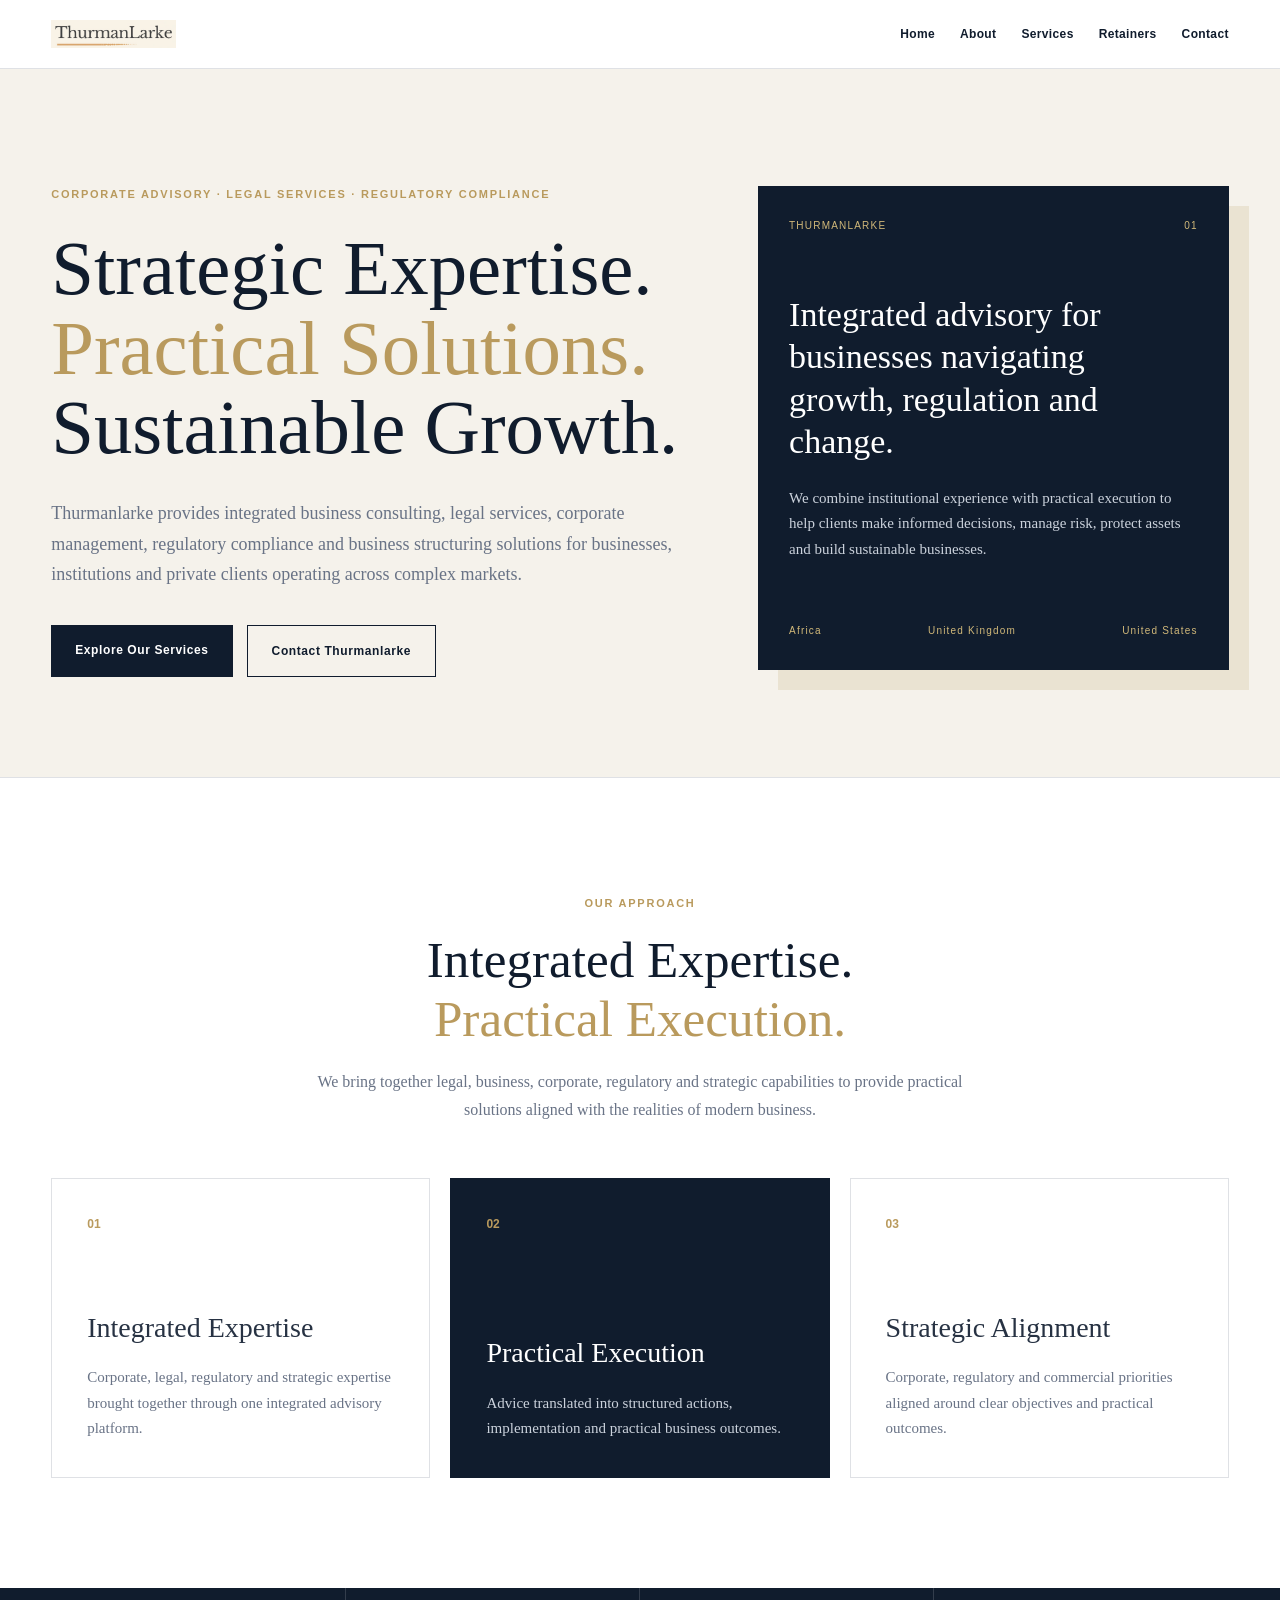
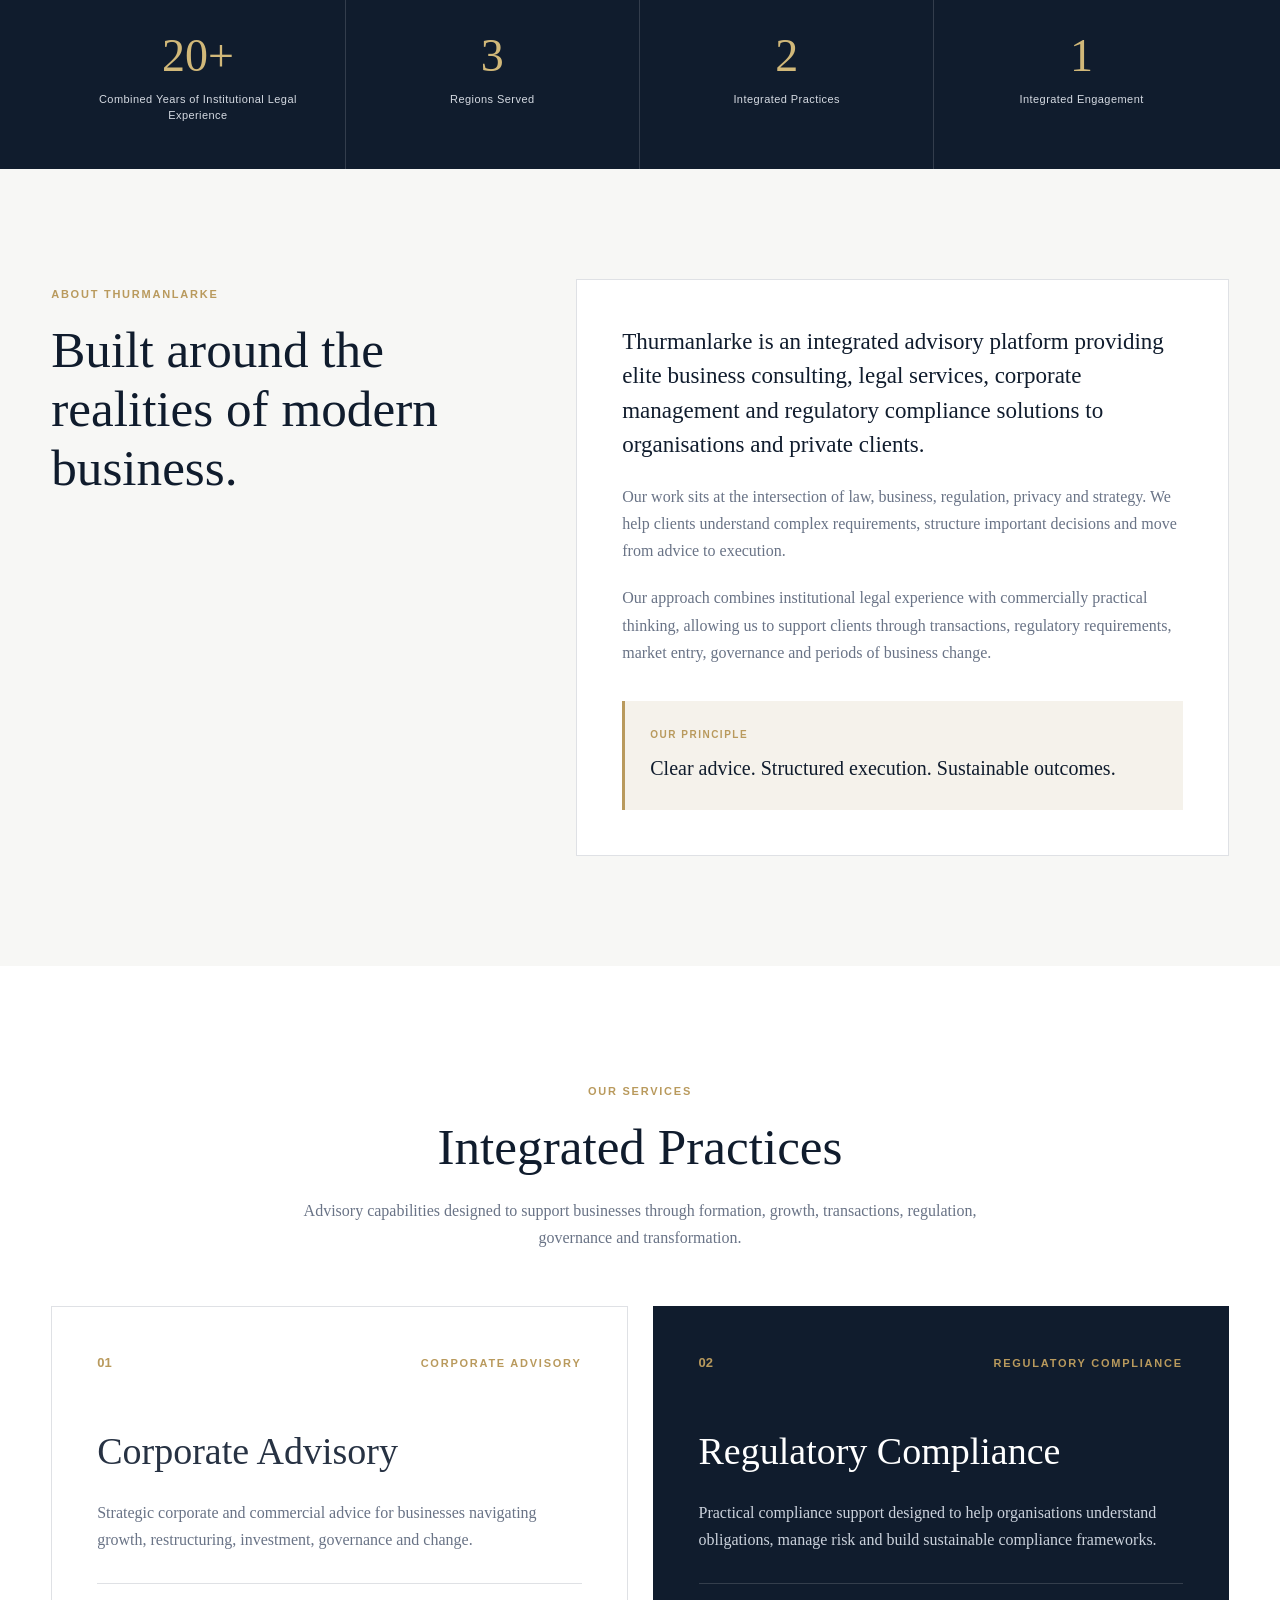
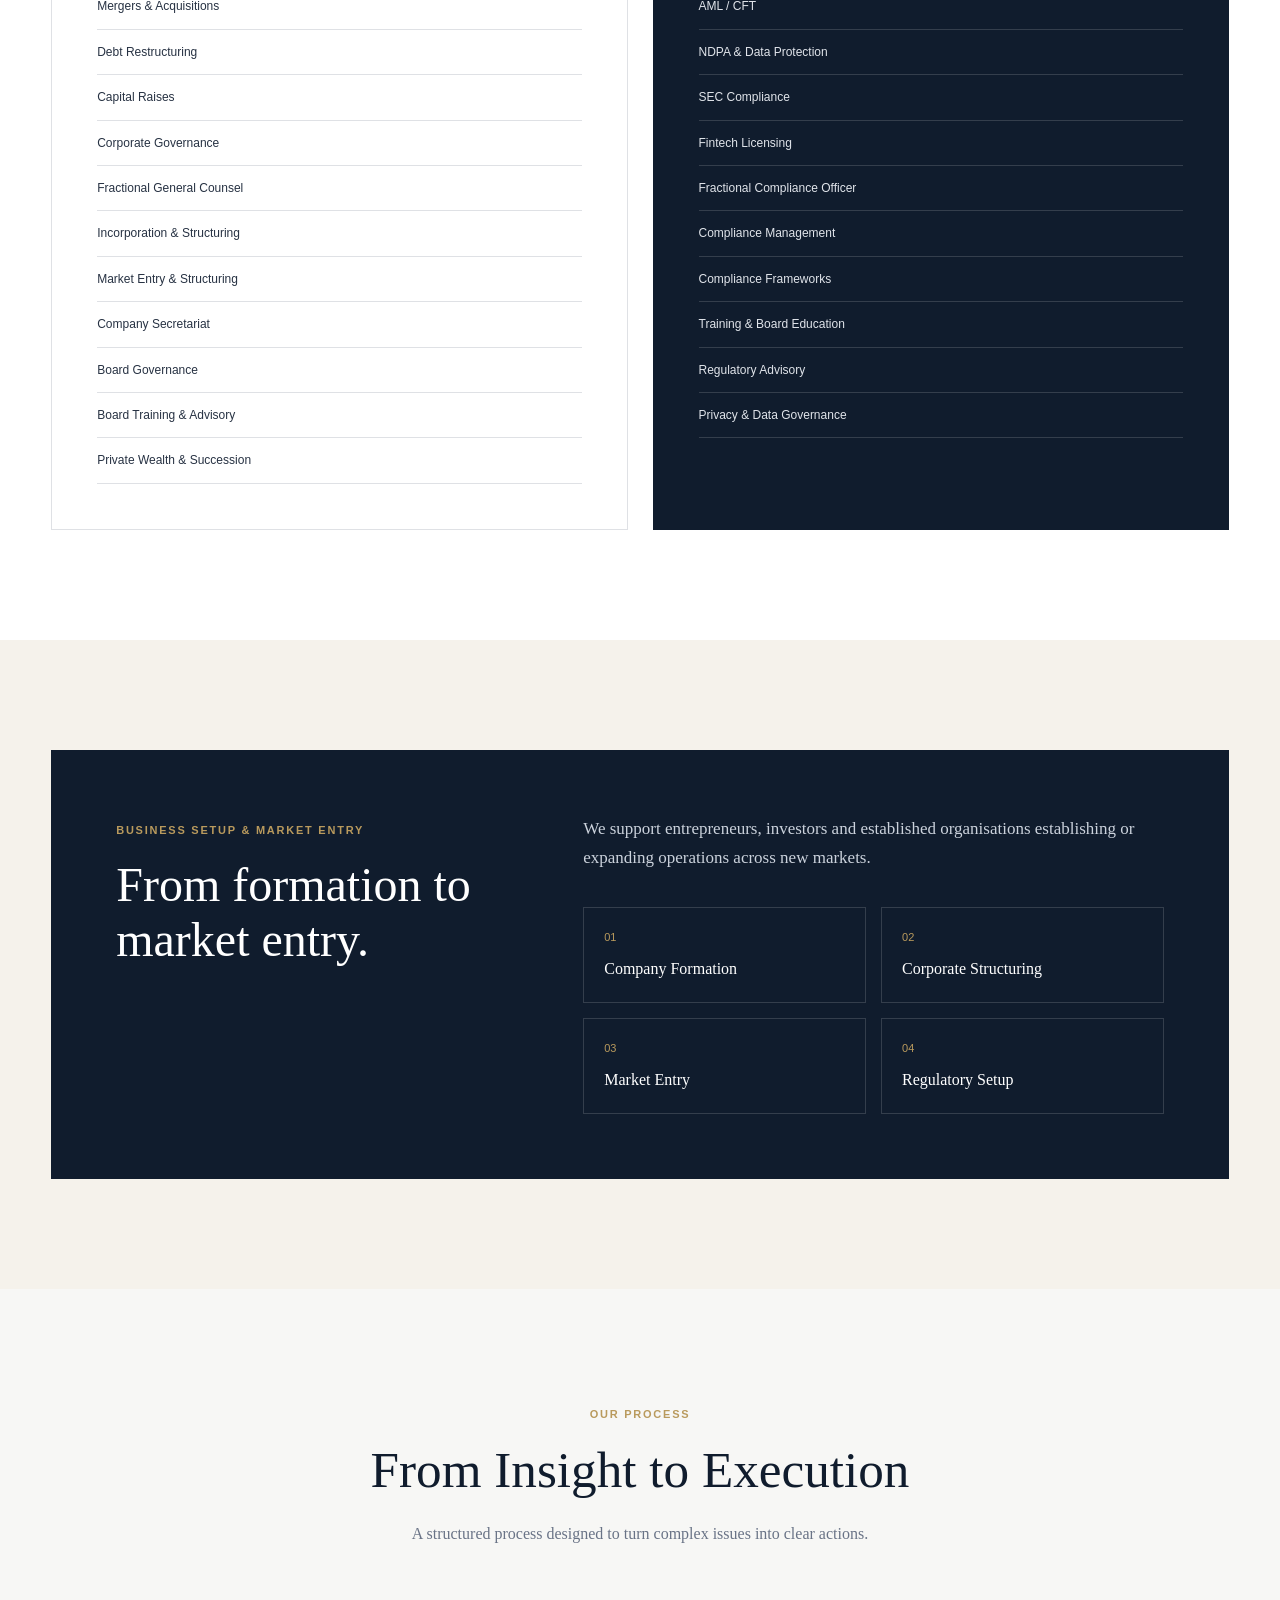
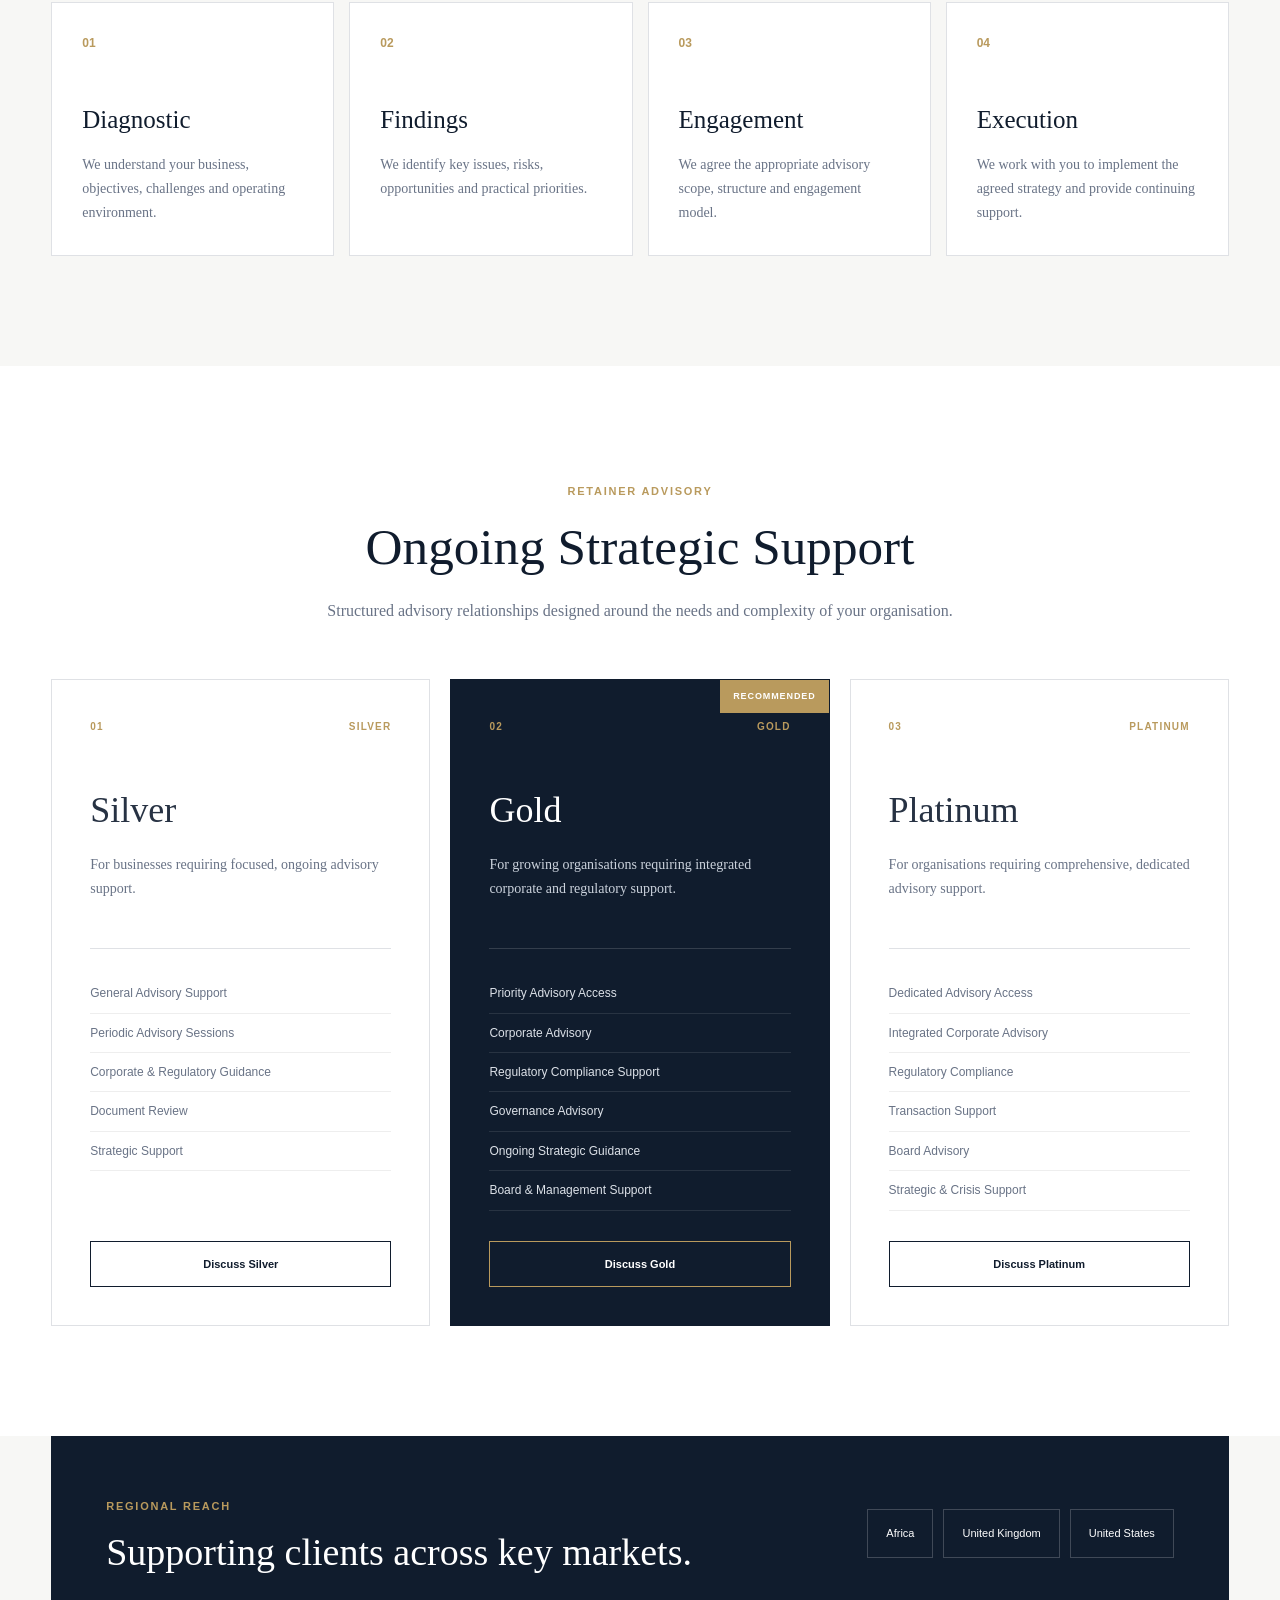
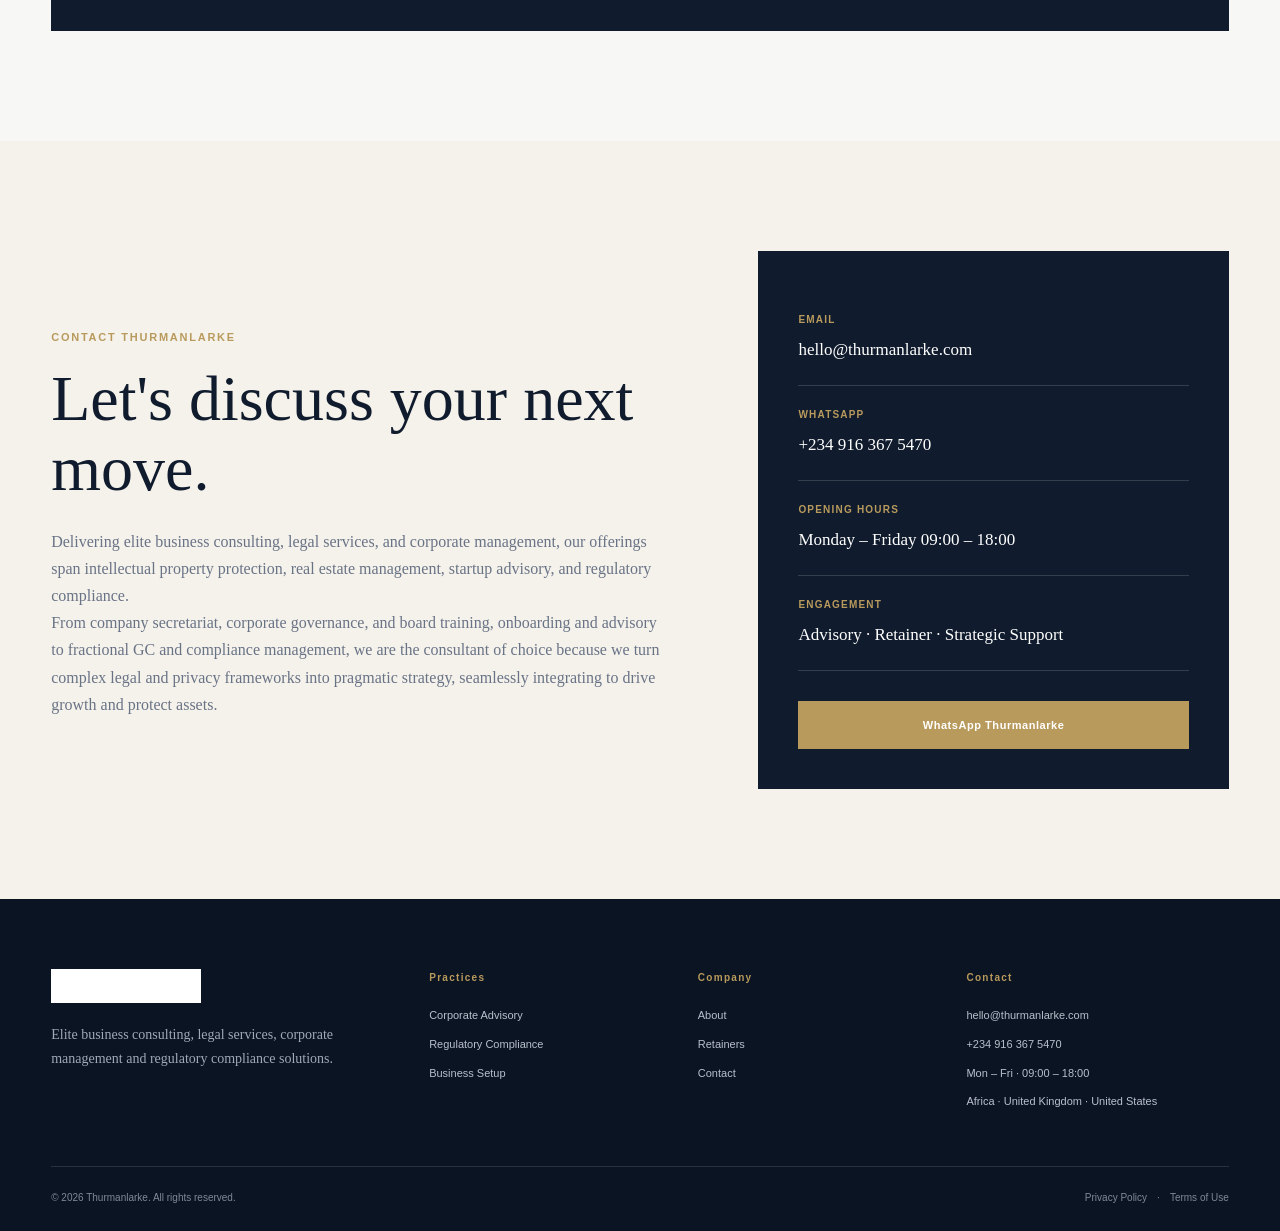
==== templates/index.html @ 5d5f4f84 "Thurmanlarke site" ====
<!DOCTYPE html>
<html lang="en">

<head>
    <meta charset="UTF-8">
    <meta name="viewport" content="width=device-width, initial-scale=1.0">

    <title>Thurmanlarke | Corporate Advisory & Regulatory Compliance</title>

    <meta
        name="description"
        content="Thurmanlarke provides elite business consulting, legal services, corporate management, regulatory compliance and business setup solutions across Africa, the United Kingdom and the United States."
    >

    <link rel="stylesheet" href="/static/css/style.css">
</head>

<body>

<header class="site-header">
    <div class="container nav-container">

        <a href="/" class="brand">
            <img
                src="/static/images/thurmanlarke-logo.png"
                alt="Thurmanlarke Logo"
            >
        </a>

        <nav class="main-nav">
            <a href="#home">Home</a>
            <a href="#about">About</a>
            <a href="#services">Services</a>
            <a href="#retainers">Retainers</a>
            <a href="#contact">Contact</a>
        </nav>

    </div>
</header>


<main>

<!-- =========================================================
     HERO
========================================================= -->

<section id="home" class="hero">

    <div class="container hero-grid">

        <div class="hero-content">

            <div class="eyebrow">
                CORPORATE ADVISORY · LEGAL SERVICES · REGULATORY COMPLIANCE
            </div>

            <h1>
                Strategic Expertise.
                <span>Practical Solutions.</span>
                Sustainable Growth.
            </h1>

            <p class="hero-text">
                Thurmanlarke provides integrated business consulting,
                legal services, corporate management, regulatory
                compliance and business structuring solutions for
                businesses, institutions and private clients operating
                across complex markets.
            </p>

            <div class="hero-actions">

                <a href="#services" class="primary-button">
                    Explore Our Services
                </a>

                <a href="#contact" class="secondary-button">
                    Contact Thurmanlarke
                </a>

            </div>

        </div>


        <div class="hero-panel">

            <div class="hero-panel-top">
                <span>THURMANLARKE</span>
                <span>01</span>
            </div>

            <div class="hero-panel-content">

                <h3>
                    Integrated advisory for
                    businesses navigating
                    growth, regulation and change.
                </h3>

                <p>
                    We combine institutional experience with practical
                    execution to help clients make informed decisions,
                    manage risk, protect assets and build sustainable
                    businesses.
                </p>

            </div>

            <div class="hero-panel-bottom">
                <span>Africa</span>
                <span>United Kingdom</span>
                <span>United States</span>
            </div>

        </div>

    </div>

</section>


<!-- =========================================================
     INTEGRATED EXPERTISE
========================================================= -->

<section class="expertise-section">

    <div class="container">

        <div class="section-intro centered">

            <span class="section-label">
                OUR APPROACH
            </span>

            <h2>
                Integrated Expertise.
                <br>
                <span>Practical Execution.</span>
            </h2>

            <p>
                We bring together legal, business, corporate,
                regulatory and strategic capabilities to provide
                practical solutions aligned with the realities
                of modern business.
            </p>

        </div>


        <div class="expertise-grid">

            <div class="expertise-box">

                <div class="box-number">
                    01
                </div>

                <div>
                    <h3>
                        Integrated Expertise
                    </h3>

                    <p>
                        Corporate, legal, regulatory and strategic
                        expertise brought together through one
                        integrated advisory platform.
                    </p>
                </div>

            </div>


            <div class="expertise-box featured-box">

                <div class="box-number">
                    02
                </div>

                <div>
                    <h3>
                        Practical Execution
                    </h3>

                    <p>
                        Advice translated into structured actions,
                        implementation and practical business outcomes.
                    </p>
                </div>

            </div>


            <div class="expertise-box">

                <div class="box-number">
                    03
                </div>

                <div>
                    <h3>
                        Strategic Alignment
                    </h3>

                    <p>
                        Corporate, regulatory and commercial priorities
                        aligned around clear objectives and practical
                        outcomes.
                    </p>
                </div>

            </div>

        </div>

    </div>

</section>


<!-- =========================================================
     STATS
========================================================= -->

<section class="stats-section">

    <div class="container">

        <div class="stats-grid">

            <div class="stat-box">
                <strong>20+</strong>
                <span>
                    Combined Years of Institutional Legal Experience
                </span>
            </div>

            <div class="stat-box">
                <strong>3</strong>
                <span>
                    Regions Served
                </span>
            </div>

            <div class="stat-box">
                <strong>2</strong>
                <span>
                    Integrated Practices
                </span>
            </div>

            <div class="stat-box">
                <strong>1</strong>
                <span>
                    Integrated Engagement
                </span>
            </div>

        </div>

    </div>

</section>


<!-- =========================================================
     ABOUT
========================================================= -->

<section id="about" class="about-section">

    <div class="container">

        <div class="about-grid">

            <div class="section-intro">

                <span class="section-label">
                    ABOUT THURMANLARKE
                </span>

                <h2>
                    Built around the realities
                    of modern business.
                </h2>

            </div>


            <div class="about-content">

                <p class="large-text">
                    Thurmanlarke is an integrated advisory platform
                    providing elite business consulting, legal services,
                    corporate management and regulatory compliance
                    solutions to organisations and private clients.
                </p>

                <p>
                    Our work sits at the intersection of law, business,
                    regulation, privacy and strategy. We help clients
                    understand complex requirements, structure important
                    decisions and move from advice to execution.
                </p>

                <p>
                    Our approach combines institutional legal experience
                    with commercially practical thinking, allowing us to
                    support clients through transactions, regulatory
                    requirements, market entry, governance and periods
                    of business change.
                </p>


                <div class="about-highlight">

                    <span>
                        OUR PRINCIPLE
                    </span>

                    <strong>
                        Clear advice. Structured execution.
                        Sustainable outcomes.
                    </strong>

                </div>

            </div>

        </div>

    </div>

</section>


<!-- =========================================================
     SERVICES
========================================================= -->

<section id="services" class="services-section">

    <div class="container">

        <div class="section-intro centered">

            <span class="section-label">
                OUR SERVICES
            </span>

            <h2>
                Integrated Practices
            </h2>

            <p>
                Advisory capabilities designed to support businesses
                through formation, growth, transactions, regulation,
                governance and transformation.
            </p>

        </div>


        <div class="practice-grid">


            <!-- CORPORATE ADVISORY -->

            <article class="practice-card">

                <div class="practice-header">

                    <span class="practice-number">
                        01
                    </span>

                    <span class="practice-label">
                        CORPORATE ADVISORY
                    </span>

                </div>


                <h3>
                    Corporate Advisory
                </h3>

                <p>
                    Strategic corporate and commercial advice for
                    businesses navigating growth, restructuring,
                    investment, governance and change.
                </p>


                <ul>

                    <li>
                        Mergers & Acquisitions
                    </li>

                    <li>
                        Debt Restructuring
                    </li>

                    <li>
                        Capital Raises
                    </li>

                    <li>
                        Corporate Governance
                    </li>

                    <li>
                        Fractional General Counsel
                    </li>

                    <li>
                        Incorporation & Structuring
                    </li>

                    <li>
                        Market Entry & Structuring
                    </li>

                    <li>
                        Company Secretariat
                    </li>

                    <li>
                        Board Governance
                    </li>

                    <li>
                        Board Training & Advisory
                    </li>

                    <li>
                        Private Wealth & Succession
                    </li>

                </ul>

            </article>


            <!-- REGULATORY COMPLIANCE -->

            <article class="practice-card dark-card">

                <div class="practice-header">

                    <span class="practice-number">
                        02
                    </span>

                    <span class="practice-label">
                        REGULATORY COMPLIANCE
                    </span>

                </div>


                <h3>
                    Regulatory Compliance
                </h3>

                <p>
                    Practical compliance support designed to help
                    organisations understand obligations, manage risk
                    and build sustainable compliance frameworks.
                </p>


                <ul>

                    <li>
                        AML / CFT
                    </li>

                    <li>
                        NDPA & Data Protection
                    </li>

                    <li>
                        SEC Compliance
                    </li>

                    <li>
                        Fintech Licensing
                    </li>

                    <li>
                        Fractional Compliance Officer
                    </li>

                    <li>
                        Compliance Management
                    </li>

                    <li>
                        Compliance Frameworks
                    </li>

                    <li>
                        Training & Board Education
                    </li>

                    <li>
                        Regulatory Advisory
                    </li>

                    <li>
                        Privacy & Data Governance
                    </li>

                </ul>

            </article>

        </div>

    </div>

</section>


<!-- =========================================================
     BUSINESS SETUP
========================================================= -->

<section class="business-section">

    <div class="container">

        <div class="business-box">

            <div class="business-heading">

                <span class="section-label">
                    BUSINESS SETUP & MARKET ENTRY
                </span>

                <h2>
                    From formation to market entry.
                </h2>

            </div>


            <div class="business-content">

                <p>
                    We support entrepreneurs, investors and established
                    organisations establishing or expanding operations
                    across new markets.
                </p>


                <div class="business-items">

                    <div>
                        <span>01</span>
                        <strong>
                            Company Formation
                        </strong>
                    </div>

                    <div>
                        <span>02</span>
                        <strong>
                            Corporate Structuring
                        </strong>
                    </div>

                    <div>
                        <span>03</span>
                        <strong>
                            Market Entry
                        </strong>
                    </div>

                    <div>
                        <span>04</span>
                        <strong>
                            Regulatory Setup
                        </strong>
                    </div>

                </div>

            </div>

        </div>

    </div>

</section>


<!-- =========================================================
     PROCESS
========================================================= -->

<section class="process-section">

    <div class="container">

        <div class="section-intro centered">

            <span class="section-label">
                OUR PROCESS
            </span>

            <h2>
                From Insight to Execution
            </h2>

            <p>
                A structured process designed to turn complex issues
                into clear actions.
            </p>

        </div>


        <div class="process-grid">

            <div class="process-card">

                <span>01</span>

                <h3>
                    Diagnostic
                </h3>

                <p>
                    We understand your business, objectives,
                    challenges and operating environment.
                </p>

            </div>


            <div class="process-card">

                <span>02</span>

                <h3>
                    Findings
                </h3>

                <p>
                    We identify key issues, risks, opportunities
                    and practical priorities.
                </p>

            </div>


            <div class="process-card">

                <span>03</span>

                <h3>
                    Engagement
                </h3>

                <p>
                    We agree the appropriate advisory scope,
                    structure and engagement model.
                </p>

            </div>


            <div class="process-card">

                <span>04</span>

                <h3>
                    Execution
                </h3>

                <p>
                    We work with you to implement the agreed strategy
                    and provide continuing support.
                </p>

            </div>

        </div>

    </div>

</section>


<!-- =========================================================
     RETAINERS
========================================================= -->

<section id="retainers" class="retainer-section">

    <div class="container">

        <div class="section-intro centered">

            <span class="section-label">
                RETAINER ADVISORY
            </span>

            <h2>
                Ongoing Strategic Support
            </h2>

            <p>
                Structured advisory relationships designed around
                the needs and complexity of your organisation.
            </p>

        </div>


        <div class="retainer-grid">


            <div class="retainer-card">

                <div class="retainer-top">
                    <span>01</span>
                    <span>SILVER</span>
                </div>

                <h3>
                    Silver
                </h3>

                <p>
                    For businesses requiring focused,
                    ongoing advisory support.
                </p>

                <div class="retainer-line"></div>

                <ul>

                    <li>
                        General Advisory Support
                    </li>

                    <li>
                        Periodic Advisory Sessions
                    </li>

                    <li>
                        Corporate & Regulatory Guidance
                    </li>

                    <li>
                        Document Review
                    </li>

                    <li>
                        Strategic Support
                    </li>

                </ul>

                <a href="#contact" class="card-button">
                    Discuss Silver
                </a>

            </div>


            <div class="retainer-card recommended">

                <div class="recommended-tag">
                    RECOMMENDED
                </div>

                <div class="retainer-top">
                    <span>02</span>
                    <span>GOLD</span>
                </div>

                <h3>
                    Gold
                </h3>

                <p>
                    For growing organisations requiring integrated
                    corporate and regulatory support.
                </p>

                <div class="retainer-line"></div>

                <ul>

                    <li>
                        Priority Advisory Access
                    </li>

                    <li>
                        Corporate Advisory
                    </li>

                    <li>
                        Regulatory Compliance Support
                    </li>

                    <li>
                        Governance Advisory
                    </li>

                    <li>
                        Ongoing Strategic Guidance
                    </li>

                    <li>
                        Board & Management Support
                    </li>

                </ul>

                <a href="#contact" class="card-button">
                    Discuss Gold
                </a>

            </div>


            <div class="retainer-card">

                <div class="retainer-top">
                    <span>03</span>
                    <span>PLATINUM</span>
                </div>

                <h3>
                    Platinum
                </h3>

                <p>
                    For organisations requiring comprehensive,
                    dedicated advisory support.
                </p>

                <div class="retainer-line"></div>

                <ul>

                    <li>
                        Dedicated Advisory Access
                    </li>

                    <li>
                        Integrated Corporate Advisory
                    </li>

                    <li>
                        Regulatory Compliance
                    </li>

                    <li>
                        Transaction Support
                    </li>

                    <li>
                        Board Advisory
                    </li>

                    <li>
                        Strategic & Crisis Support
                    </li>

                </ul>

                <a href="#contact" class="card-button">
                    Discuss Platinum
                </a>

            </div>

        </div>

    </div>

</section>


<!-- =========================================================
     REGIONS
========================================================= -->

<section class="regions-section">

    <div class="container">

        <div class="regions-box">

            <div>

                <span class="section-label">
                    REGIONAL REACH
                </span>

                <h2>
                    Supporting clients across key markets.
                </h2>

            </div>


            <div class="regions-list">

                <span>
                    Africa
                </span>

                <span>
                    United Kingdom
                </span>

                <span>
                    United States
                </span>

            </div>

        </div>

    </div>

</section>


<!-- =========================================================
     CONTACT
========================================================= -->

<section id="contact" class="contact-section">

    <div class="container">

        <div class="contact-grid">

            <div class="contact-intro">

                <span class="section-label">
                    CONTACT THURMANLARKE
                </span>

                <h2>
                    Let's discuss your next move.
                </h2>

                <p>
                    Delivering elite business consulting, legal services,
                    and corporate management, our offerings span
                    intellectual property protection, real estate
                    management, startup advisory, and regulatory
                    compliance.
                </p>

                <p>
                    From company secretariat, corporate governance,
                    and board training, onboarding and advisory to
                    fractional GC and compliance management, we are
                    the consultant of choice because we turn complex
                    legal and privacy frameworks into pragmatic strategy,
                    seamlessly integrating to drive growth and protect
                    assets.
                </p>

            </div>


            <div class="contact-card">

                <div class="contact-item">

                    <span>
                        EMAIL
                    </span>

                    <a href="mailto:hello@thurmanlarke.com">
                        hello@thurmanlarke.com
                    </a>

                </div>


                <div class="contact-item">

                    <span>
                        WHATSAPP
                    </span>

                    <a
                        href="https://wa.me/2349163675470"
                        target="_blank"
                        rel="noopener noreferrer"
                    >
                        +234 916 367 5470
                    </a>

                </div>


                <div class="contact-item">

                    <span>
                        OPENING HOURS
                    </span>

                    <strong>
                        Monday – Friday
                    </strong>

                    <strong>
                        09:00 – 18:00
                    </strong>

                </div>


                <div class="contact-item">

                    <span>
                        ENGAGEMENT
                    </span>

                    <strong>
                        Advisory · Retainer · Strategic Support
                    </strong>

                </div>


                <a
                    href="https://wa.me/2349163675470"
                    target="_blank"
                    rel="noopener noreferrer"
                    class="contact-button"
                >
                    WhatsApp Thurmanlarke
                </a>

            </div>

        </div>

    </div>

</section>

</main>


<!-- =========================================================
     FOOTER
========================================================= -->

<footer class="site-footer">

    <div class="container">

        <div class="footer-main">


            <div class="footer-brand">

                <img
                    src="/static/images/thurmanlarke-logo.png"
                    alt="Thurmanlarke"
                >

                <p>
                    Elite business consulting, legal services,
                    corporate management and regulatory compliance
                    solutions.
                </p>

            </div>


            <div class="footer-column">

                <h4>
                    Practices
                </h4>

                <a href="#services">
                    Corporate Advisory
                </a>

                <a href="#services">
                    Regulatory Compliance
                </a>

                <a href="#services">
                    Business Setup
                </a>

            </div>


            <div class="footer-column">

                <h4>
                    Company
                </h4>

                <a href="#about">
                    About
                </a>

                <a href="#retainers">
                    Retainers
                </a>

                <a href="#contact">
                    Contact
                </a>

            </div>


            <div class="footer-column">

                <h4>
                    Contact
                </h4>

                <a href="mailto:hello@thurmanlarke.com">
                    hello@thurmanlarke.com
                </a>

                <a
                    href="https://wa.me/2349163675470"
                    target="_blank"
                    rel="noopener noreferrer"
                >
                    +234 916 367 5470
                </a>

                <span>
                    Mon – Fri · 09:00 – 18:00
                </span>

                <span>
                    Africa · United Kingdom · United States
                </span>

            </div>

        </div>


        <div class="footer-bottom">

            <span>
                © 2026 Thurmanlarke. All rights reserved.
            </span>

            <div>

                <a href="/privacy">
                    Privacy Policy
                </a>

                <span>
                    ·
                </span>

                <a href="/terms">
                    Terms of Use
                </a>

            </div>

        </div>

    </div>

</footer>


</body>
</html>
---- static/css/style.css ----
/* =========================================
   THURMANLARKE
   PREMIUM CORPORATE ADVISORY WEBSITE
========================================= */

:root {
    --navy: #101c2d;
    --navy-light: #17263b;
    --gold: #b99a5d;
    --gold-light: #d1b879;
    --cream: #f5f2eb;
    --white: #ffffff;
    --text: #273243;
    --muted: #697386;
    --border: #dfe1e5;
    --soft: #f7f7f5;
    --max-width: 1240px;
}


/* =========================================
   RESET
========================================= */

* {
    margin: 0;
    padding: 0;
    box-sizing: border-box;
}

html {
    scroll-behavior: smooth;
}

body {
    font-family: Georgia, "Times New Roman", serif;
    background: var(--white);
    color: var(--text);
    line-height: 1.7;
}

a {
    text-decoration: none;
    color: inherit;
}

img {
    max-width: 100%;
    display: block;
}

.container {
    width: min(92%, var(--max-width));
    margin: 0 auto;
}


/* =========================================
   HEADER
========================================= */

.site-header {
    position: sticky;
    top: 0;
    z-index: 1000;
    background: rgba(255, 255, 255, 0.98);
    border-bottom: 1px solid var(--border);
    backdrop-filter: blur(10px);
}

.nav-container {
    min-height: 68px;
    display: flex;
    align-items: center;
    justify-content: space-between;
    gap: 25px;
}

/* SMALL LOGO — TOP LEFT */

.brand {
    display: flex;
    align-items: center;
    flex-shrink: 0;
}

.brand img {
    width: 125px;
    height: auto;
    display: block;
}

/* NAVIGATION */

.main-nav {
    display: flex;
    align-items: center;
    justify-content: flex-end;
    gap: 25px;
    margin-left: auto;
}

.main-nav a {
    font-family: Arial, sans-serif;
    font-size: 12px;
    font-weight: 600;
    color: var(--navy);
    letter-spacing: 0.03em;
    transition: 0.25s ease;
}

.main-nav a:hover {
    color: var(--gold);
}

.nav-button {
    background: var(--navy);
    color: var(--white);
    padding: 11px 17px;
    font-family: Arial, sans-serif;
    font-size: 11px;
    font-weight: 700;
    letter-spacing: 0.04em;
    white-space: nowrap;
    transition: 0.25s ease;
}

.nav-button:hover {
    background: var(--gold);
}


/* =========================================
   HERO
========================================= */

.hero {
    background: var(--cream);
    padding: 110px 0 100px;
    border-bottom: 1px solid var(--border);
}

.hero-grid {
    display: grid;
    grid-template-columns: 1.15fr 0.85fr;
    gap: 70px;
    align-items: center;
}

.eyebrow,
.section-label,
.practice-label,
.partner-role {
    display: inline-block;
    font-family: Arial, sans-serif;
    font-size: 11px;
    font-weight: 700;
    letter-spacing: 0.16em;
    color: var(--gold);
}

.eyebrow {
    margin-bottom: 25px;
}

.hero h1 {
    max-width: 760px;
    font-size: clamp(48px, 6vw, 78px);
    line-height: 1.04;
    font-weight: 500;
    color: var(--navy);
    margin-bottom: 30px;
}

.hero h1 span {
    color: var(--gold);
}

.hero-text {
    max-width: 670px;
    font-size: 18px;
    color: var(--muted);
    margin-bottom: 35px;
}

.hero-actions {
    display: flex;
    flex-wrap: wrap;
    gap: 14px;
}

.primary-button,
.secondary-button {
    display: inline-block;
    padding: 15px 24px;
    font-family: Arial, sans-serif;
    font-size: 12px;
    font-weight: 700;
    letter-spacing: 0.05em;
    transition: 0.25s ease;
}

.primary-button {
    background: var(--navy);
    color: var(--white);
}

.primary-button:hover {
    background: var(--gold);
}

.secondary-button {
    border: 1px solid var(--navy);
    color: var(--navy);
}

.secondary-button:hover {
    background: var(--navy);
    color: var(--white);
}


/* =========================================
   HERO PANEL
========================================= */

.hero-panel {
    background: var(--navy);
    color: var(--white);
    min-height: 440px;
    padding: 30px;
    display: flex;
    flex-direction: column;
    justify-content: space-between;
    border: 1px solid var(--navy);
    box-shadow: 20px 20px 0 rgba(185, 154, 93, 0.18);
}

.hero-panel-top,
.hero-panel-bottom {
    display: flex;
    justify-content: space-between;
    gap: 15px;
    font-family: Arial, sans-serif;
    font-size: 10px;
    letter-spacing: 0.12em;
    color: var(--gold-light);
}

.hero-panel-content {
    padding: 60px 0;
}

.hero-panel h3 {
    font-size: 34px;
    line-height: 1.25;
    font-weight: 400;
    margin-bottom: 22px;
}

.hero-panel p {
    color: #cbd2dc;
    font-size: 15px;
}


/* =========================================
   GENERAL SECTIONS
========================================= */

.expertise-section,
.about-section,
.services-section,
.business-section,
.process-section,
.retainer-section,
.partners-section,
.regions-section,
.contact-section {
    padding: 110px 0;
}

.section-intro {
    max-width: 700px;
}

.section-intro.centered {
    margin: 0 auto 55px;
    text-align: center;
}

.section-intro h2 {
    color: var(--navy);
    font-size: clamp(38px, 4vw, 58px);
    line-height: 1.15;
    font-weight: 500;
    margin: 15px 0 20px;
}

.section-intro h2 span {
    color: var(--gold);
}

.section-intro p {
    color: var(--muted);
    font-size: 16px;
}


/* =========================================
   INTEGRATED EXPERTISE
========================================= */

.expertise-section {
    background: var(--white);
}

.expertise-grid {
    display: grid;
    grid-template-columns: repeat(3, 1fr);
    gap: 20px;
}

.expertise-box {
    min-height: 300px;
    padding: 35px;
    border: 1px solid var(--border);
    background: var(--white);
    display: flex;
    flex-direction: column;
    justify-content: space-between;
    transition: 0.3s ease;
}

.expertise-box:hover {
    transform: translateY(-5px);
    border-color: var(--gold);
}

.featured-box {
    background: var(--navy);
    color: var(--white);
    border-color: var(--navy);
}

.box-number {
    font-family: Arial, sans-serif;
    color: var(--gold);
    font-size: 12px;
    font-weight: 700;
}

.expertise-box h3 {
    font-size: 28px;
    font-weight: 500;
    margin-bottom: 14px;
}

.expertise-box p {
    color: var(--muted);
    font-size: 15px;
}

.featured-box p {
    color: #cbd2dc;
}


/* =========================================
   STATS
========================================= */

.stats-section {
    background: var(--navy);
    padding: 0;
}

.stats-grid {
    display: grid;
    grid-template-columns: repeat(4, 1fr);
}

.stat-box {
    padding: 45px 30px;
    border-right: 1px solid rgba(255, 255, 255, 0.15);
    text-align: center;
}

.stat-box:last-child {
    border-right: none;
}

.stat-box strong {
    display: block;
    color: var(--gold-light);
    font-size: 46px;
    font-weight: 400;
    line-height: 1;
    margin-bottom: 12px;
}

.stat-box span {
    display: block;
    color: #d5dae2;
    font-family: Arial, sans-serif;
    font-size: 11px;
    line-height: 1.5;
    letter-spacing: 0.04em;
}


/* =========================================
   ABOUT
========================================= */

.about-section {
    background: var(--soft);
}

.about-grid {
    display: grid;
    grid-template-columns: 0.8fr 1.2fr;
    gap: 90px;
}

.about-content {
    background: var(--white);
    padding: 45px;
    border: 1px solid var(--border);
}

.about-content p {
    color: var(--muted);
    margin-bottom: 20px;
}

.about-content .large-text {
    color: var(--navy);
    font-size: 23px;
    line-height: 1.5;
}

.about-highlight {
    margin-top: 35px;
    padding: 25px;
    background: var(--cream);
    border-left: 3px solid var(--gold);
}

.about-highlight span {
    display: block;
    font-family: Arial, sans-serif;
    color: var(--gold);
    font-size: 10px;
    font-weight: 700;
    letter-spacing: 0.15em;
    margin-bottom: 8px;
}

.about-highlight strong {
    color: var(--navy);
    font-size: 20px;
    font-weight: 500;
}


/* =========================================
   SERVICES
========================================= */

.services-section {
    background: var(--white);
}

.practice-grid {
    display: grid;
    grid-template-columns: repeat(2, 1fr);
    gap: 25px;
}

.practice-card {
    border: 1px solid var(--border);
    padding: 45px;
    background: var(--white);
}

.practice-card.dark-card {
    background: var(--navy);
    color: var(--white);
    border-color: var(--navy);
}

.practice-header {
    display: flex;
    justify-content: space-between;
    align-items: center;
    margin-bottom: 45px;
}

.practice-number {
    font-family: Arial, sans-serif;
    color: var(--gold);
    font-size: 13px;
    font-weight: 700;
}

.practice-card h3 {
    font-size: 38px;
    font-weight: 500;
    margin-bottom: 15px;
}

.practice-card p {
    color: var(--muted);
    margin-bottom: 30px;
}

.dark-card p {
    color: #cbd2dc;
}

.practice-card ul {
    list-style: none;
    border-top: 1px solid var(--border);
}

.dark-card ul {
    border-top-color: rgba(255, 255, 255, 0.15);
}

.practice-card li {
    padding: 12px 0;
    border-bottom: 1px solid var(--border);
    font-family: Arial, sans-serif;
    font-size: 12px;
    color: var(--text);
}

.dark-card li {
    color: #e0e4ea;
    border-bottom-color: rgba(255, 255, 255, 0.15);
}


/* =========================================
   BUSINESS SETUP
========================================= */

.business-section {
    background: var(--cream);
}

.business-box {
    background: var(--navy);
    color: var(--white);
    padding: 65px;
    display: grid;
    grid-template-columns: 0.8fr 1.2fr;
    gap: 80px;
}

.business-heading h2 {
    font-size: 48px;
    line-height: 1.15;
    font-weight: 400;
    margin-top: 15px;
}

.business-content p {
    color: #cbd2dc;
    font-size: 17px;
    margin-bottom: 35px;
}

.business-items {
    display: grid;
    grid-template-columns: repeat(2, 1fr);
    gap: 15px;
}

.business-items div {
    padding: 20px;
    border: 1px solid rgba(255, 255, 255, 0.15);
}

.business-items span {
    display: block;
    font-family: Arial, sans-serif;
    color: var(--gold);
    font-size: 11px;
    margin-bottom: 8px;
}

.business-items strong {
    font-size: 16px;
    font-weight: 400;
}


/* =========================================
   HOW WE WORK
========================================= */

.process-section {
    background: var(--soft);
}

.process-grid {
    display: grid;
    grid-template-columns: repeat(4, 1fr);
    gap: 15px;
}

.process-card {
    background: var(--white);
    border: 1px solid var(--border);
    padding: 30px;
    min-height: 250px;
}

.process-card > span {
    display: block;
    color: var(--gold);
    font-family: Arial, sans-serif;
    font-size: 12px;
    font-weight: 700;
    margin-bottom: 45px;
}

.process-card h3 {
    font-size: 25px;
    font-weight: 500;
    margin-bottom: 12px;
    color: var(--navy);
}

.process-card p {
    color: var(--muted);
    font-size: 14px;
}


/* =========================================
   RETAINERS
========================================= */

.retainer-section {
    background: var(--white);
}

.retainer-grid {
    display: grid;
    grid-template-columns: repeat(3, 1fr);
    gap: 20px;
    align-items: stretch;
}

.retainer-card {
    position: relative;
    border: 1px solid var(--border);
    padding: 38px;
    background: var(--white);
    display: flex;
    flex-direction: column;
}

.retainer-card.recommended {
    background: var(--navy);
    color: var(--white);
    border-color: var(--navy);
}

.recommended-tag {
    position: absolute;
    top: 0;
    right: 0;
    background: var(--gold);
    color: var(--white);
    padding: 9px 13px;
    font-family: Arial, sans-serif;
    font-size: 9px;
    font-weight: 700;
    letter-spacing: 0.1em;
}

.retainer-top {
    display: flex;
    justify-content: space-between;
    font-family: Arial, sans-serif;
    font-size: 10px;
    font-weight: 700;
    letter-spacing: 0.12em;
    color: var(--gold);
    margin-bottom: 45px;
}

.retainer-card h3 {
    font-size: 36px;
    font-weight: 500;
    margin-bottom: 12px;
}

.retainer-card p {
    color: var(--muted);
    font-size: 14px;
    min-height: 70px;
}

.recommended p {
    color: #cbd2dc;
}

.retainer-line {
    height: 1px;
    background: var(--border);
    margin: 25px 0;
}

.recommended .retainer-line {
    background: rgba(255, 255, 255, 0.15);
}

.retainer-card ul {
    list-style: none;
    margin-bottom: 30px;
}

.retainer-card li {
    padding: 9px 0;
    color: var(--muted);
    font-family: Arial, sans-serif;
    font-size: 12px;
    border-bottom: 1px solid #eeeeee;
}

.recommended li {
    color: #dce1e8;
    border-bottom-color: rgba(255, 255, 255, 0.1);
}

.card-button {
    margin-top: auto;
    display: block;
    text-align: center;
    border: 1px solid var(--navy);
    padding: 13px;
    font-family: Arial, sans-serif;
    font-size: 11px;
    font-weight: 700;
    color: var(--navy);
    transition: 0.25s ease;
}

.card-button:hover {
    background: var(--navy);
    color: var(--white);
}

.recommended .card-button {
    border-color: var(--gold);
    color: var(--white);
}

.recommended .card-button:hover {
    background: var(--gold);
}


/* =========================================
   PARTNERS
========================================= */

.partners-section {
    background: var(--soft);
}

.partners-grid {
    display: grid;
    grid-template-columns: repeat(2, 1fr);
    gap: 25px;
}

.partner-card {
    display: grid;
    grid-template-columns: 70px 1fr;
    background: var(--white);
    border: 1px solid var(--border);
    padding: 40px;
}

.partner-number {
    color: var(--gold);
    font-family: Arial, sans-serif;
    font-size: 12px;
    font-weight: 700;
}

.partner-role {
    margin-bottom: 10px;
}

.partner-content h3 {
    font-size: 35px;
    font-weight: 500;
    color: var(--navy);
}

.partner-content h4 {
    font-family: Arial, sans-serif;
    color: var(--gold);
    font-size: 11px;
    letter-spacing: 0.1em;
    margin: 5px 0 20px;
}

.partner-content p {
    color: var(--muted);
    font-size: 14px;
}

.partner-focus {
    display: flex;
    flex-wrap: wrap;
    gap: 7px;
    margin-top: 25px;
}

.partner-focus span {
    padding: 7px 9px;
    background: var(--cream);
    color: var(--navy);
    font-family: Arial, sans-serif;
    font-size: 9px;
}


/* =========================================
   REGIONS
========================================= */

.regions-section {
    padding-top: 0;
    background: var(--soft);
}

.regions-box {
    background: var(--navy);
    color: var(--white);
    padding: 55px;
    display: flex;
    align-items: center;
    justify-content: space-between;
    gap: 50px;
}

.regions-box h2 {
    font-size: 38px;
    line-height: 1.2;
    font-weight: 400;
    margin-top: 12px;
}

.regions-list {
    display: flex;
    flex-wrap: wrap;
    gap: 10px;
}

.regions-list span {
    padding: 14px 18px;
    border: 1px solid rgba(255, 255, 255, 0.2);
    font-family: Arial, sans-serif;
    font-size: 11px;
    white-space: nowrap;
}


/* =========================================
   CONTACT
========================================= */

.contact-section {
    background: var(--cream);
}

.contact-grid {
    display: grid;
    grid-template-columns: 1fr 0.75fr;
    gap: 80px;
    align-items: center;
}

.contact-intro h2 {
    font-size: clamp(42px, 5vw, 65px);
    line-height: 1.08;
    font-weight: 500;
    color: var(--navy);
    margin: 15px 0 25px;
}

.contact-intro p {
    max-width: 620px;
    color: var(--muted);
    font-size: 16px;
}

.contact-card {
    background: var(--navy);
    color: var(--white);
    padding: 40px;
}

.contact-item {
    padding: 20px 0;
    border-bottom: 1px solid rgba(255, 255, 255, 0.15);
}

.contact-item span {
    display: block;
    color: var(--gold);
    font-family: Arial, sans-serif;
    font-size: 10px;
    font-weight: 700;
    letter-spacing: 0.12em;
    margin-bottom: 8px;
}

.contact-item a,
.contact-item strong {
    font-size: 17px;
    font-weight: 400;
    color: var(--white);
}

.contact-item a:hover {
    color: var(--gold-light);
}

.contact-button {
    display: block;
    text-align: center;
    margin-top: 30px;
    background: var(--gold);
    color: var(--white);
    padding: 15px;
    font-family: Arial, sans-serif;
    font-size: 11px;
    font-weight: 700;
    letter-spacing: 0.05em;
    transition: 0.25s ease;
}

.contact-button:hover {
    background: var(--gold-light);
}


/* =========================================
   FOOTER
========================================= */

.site-footer {
    background: #0a1422;
    color: var(--white);
    padding: 70px 0 25px;
}

.footer-main {
    display: grid;
    grid-template-columns: 1.5fr 1fr 1fr 1.2fr;
    gap: 50px;
    padding-bottom: 55px;
    border-bottom: 1px solid rgba(255, 255, 255, 0.12);
}

.footer-brand img {
    width: 150px;
    margin-bottom: 20px;
    filter: brightness(0) invert(1);
}

.footer-brand p {
    max-width: 300px;
    color: #9fa9b8;
    font-size: 14px;
}

.footer-column {
    display: flex;
    flex-direction: column;
    gap: 10px;
}

.footer-column h4 {
    color: var(--gold);
    font-family: Arial, sans-serif;
    font-size: 10px;
    letter-spacing: 0.13em;
    margin-bottom: 10px;
}

.footer-column a,
.footer-column span {
    color: #b8c0cc;
    font-family: Arial, sans-serif;
    font-size: 11px;
}

.footer-column a:hover {
    color: var(--gold-light);
}

.footer-bottom {
    display: flex;
    justify-content: space-between;
    gap: 20px;
    padding-top: 22px;
    color: #7f8998;
    font-family: Arial, sans-serif;
    font-size: 10px;
}

.footer-bottom div {
    display: flex;
    gap: 10px;
}

.footer-bottom a:hover {
    color: var(--gold);
}


/* =========================================
   TABLET
========================================= */

@media (max-width: 1050px) {

    .main-nav {
        gap: 15px;
    }

    .nav-button {
        display: none;
    }

    .hero-grid,
    .about-grid,
    .business-box,
    .contact-grid {
        gap: 45px;
    }

    .hero-grid {
        grid-template-columns: 1fr;
    }

    .hero-panel {
        max-width: 700px;
    }

    .expertise-grid,
    .retainer-grid {
        grid-template-columns: repeat(2, 1fr);
    }

    .process-grid {
        grid-template-columns: repeat(2, 1fr);
    }

    .stats-grid {
        grid-template-columns: repeat(2, 1fr);
    }

    .stat-box:nth-child(2) {
        border-right: none;
    }

    .stat-box {
        border-bottom: 1px solid rgba(255, 255, 255, 0.15);
    }

    .footer-main {
        grid-template-columns: repeat(2, 1fr);
    }
}


/* =========================================
   MOBILE
========================================= */

@media (max-width: 760px) {

    .site-header {
        position: relative;
    }

    .nav-container {
        min-height: 65px;
        justify-content: space-between;
    }

    /* SMALL MOBILE LOGO */

    .brand img {
        width: 110px;
    }

    .main-nav {
        display: none;
    }

    .nav-button {
        display: none;
    }


    /* SECTIONS */

    .hero,
    .expertise-section,
    .about-section,
    .services-section,
    .business-section,
    .process-section,
    .retainer-section,
    .partners-section,
    .contact-section {
        padding: 75px 0;
    }


    /* HERO */

    .hero h1 {
        font-size: 48px;
    }

    .hero-text {
        font-size: 16px;
    }

    .hero-panel {
        min-height: 380px;
        box-shadow: 10px 10px 0 rgba(185, 154, 93, 0.18);
    }


    /* GRIDS */

    .expertise-grid,
    .practice-grid,
    .retainer-grid,
    .partners-grid,
    .about-grid,
    .business-box,
    .contact-grid {
        grid-template-columns: 1fr;
    }

    .expertise-grid,
    .retainer-grid {
        gap: 15px;
    }


    /* STATS */

    .stats-grid {
        grid-template-columns: 1fr 1fr;
    }

    .stat-box {
        padding: 35px 15px;
    }

    .stat-box strong {
        font-size: 38px;
    }


    /* ABOUT */

    .about-grid {
        gap: 35px;
    }

    .about-content {
        padding: 30px;
    }


    /* SERVICES */

    .practice-card {
        padding: 30px;
    }


    /* BUSINESS */

    .business-box {
        padding: 35px 25px;
        gap: 35px;
    }

    .business-heading h2 {
        font-size: 38px;
    }

    .business-items {
        grid-template-columns: 1fr;
    }


    /* PROCESS */

    .process-grid {
        grid-template-columns: 1fr;
    }


    /* PARTNERS */

    .partner-card {
        grid-template-columns: 1fr;
        gap: 25px;
        padding: 30px;
    }


    /* REGIONS */

    .regions-box {
        padding: 35px 25px;
        flex-direction: column;
        align-items: flex-start;
    }

    .regions-box h2 {
        font-size: 32px;
    }

    .regions-list {
        width: 100%;
    }

    .regions-list span {
        white-space: normal;
    }


    /* FOOTER */

    .footer-main {
        grid-template-columns: 1fr;
        gap: 35px;
    }

    .footer-bottom {
        flex-direction: column;
    }
}


/* =========================================
   SMALL MOBILE
========================================= */

@media (max-width: 480px) {

    .nav-container {
        min-height: 60px;
    }

    .brand img {
        width: 100px;
    }

    .hero h1 {
        font-size: 42px;
    }

    .hero-actions {
        flex-direction: column;
    }

    .primary-button,
    .secondary-button {
        width: 100%;
        text-align: center;
    }

    .stats-grid {
        grid-template-columns: 1fr;
    }

    .stat-box {
        border-right: none;
    }

    .practice-card h3 {
        font-size: 32px;
    }

    .contact-card {
        padding: 30px 25px;
    }

}
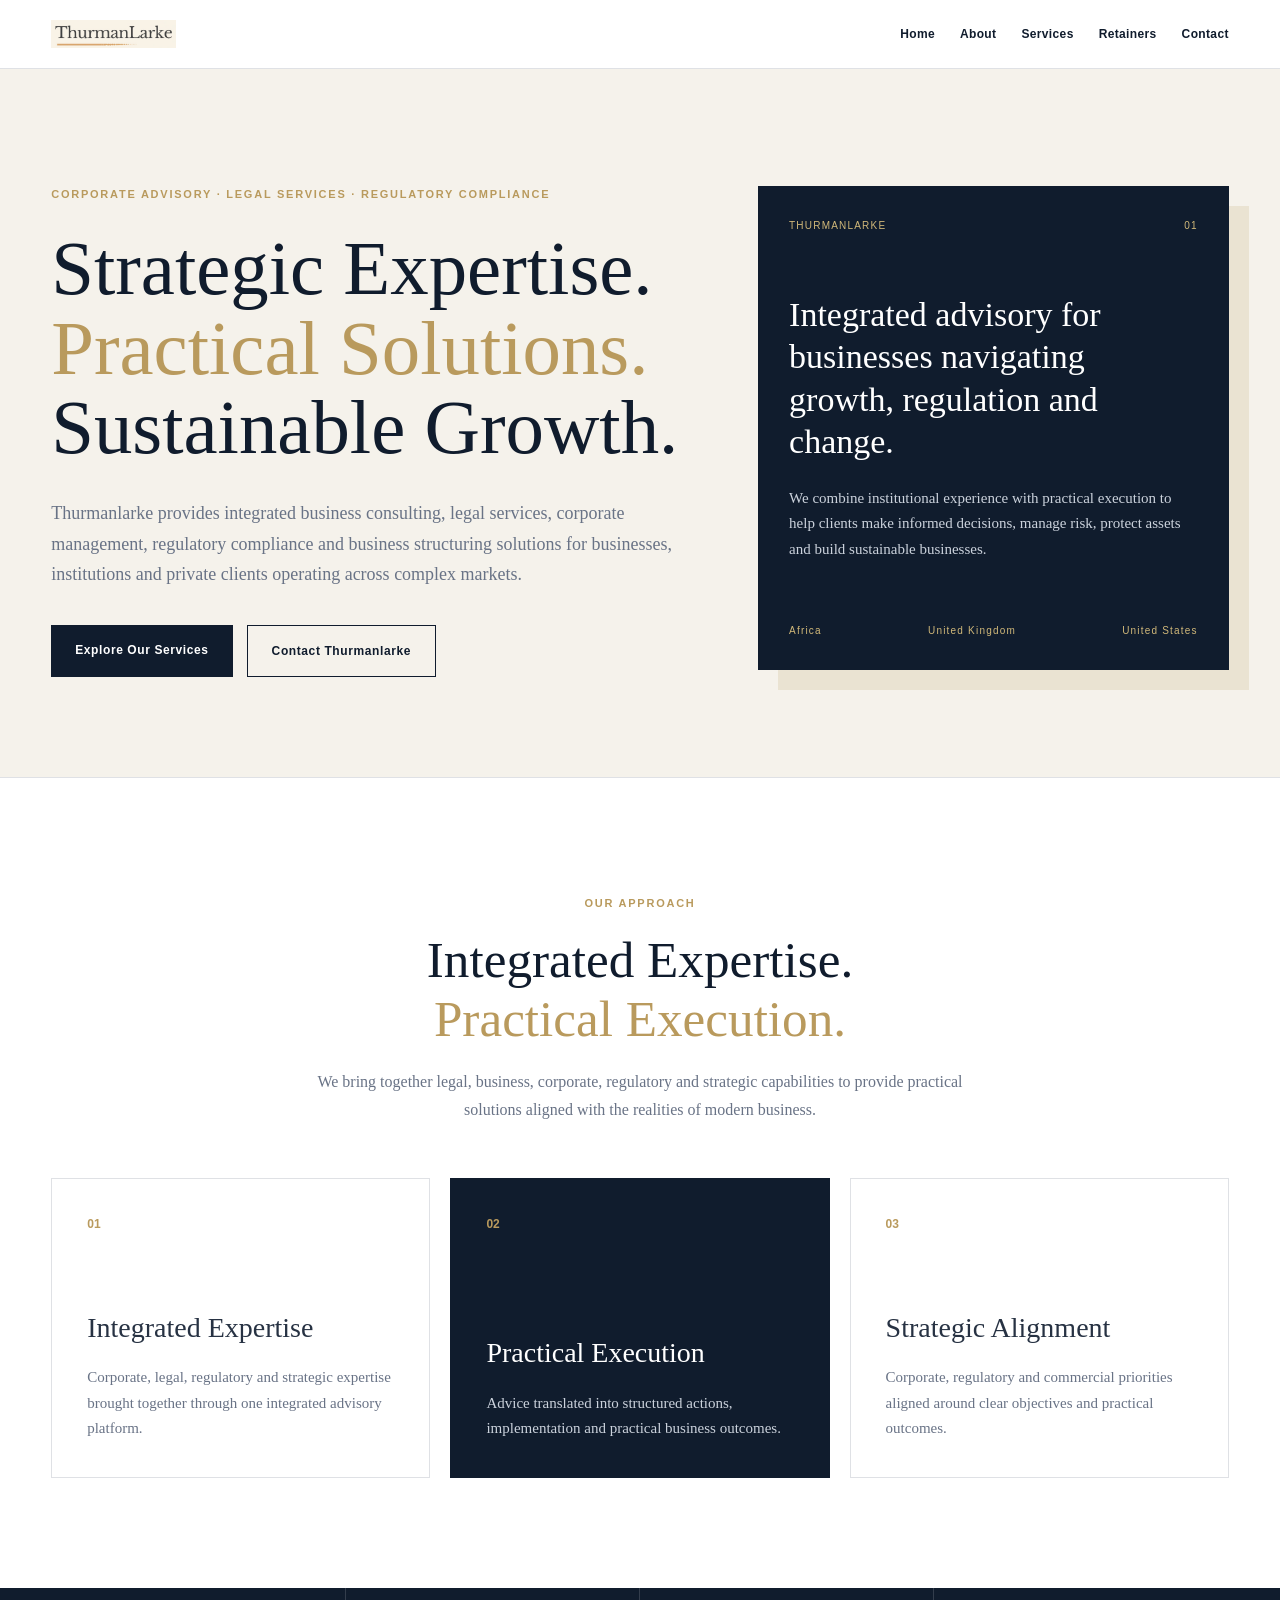
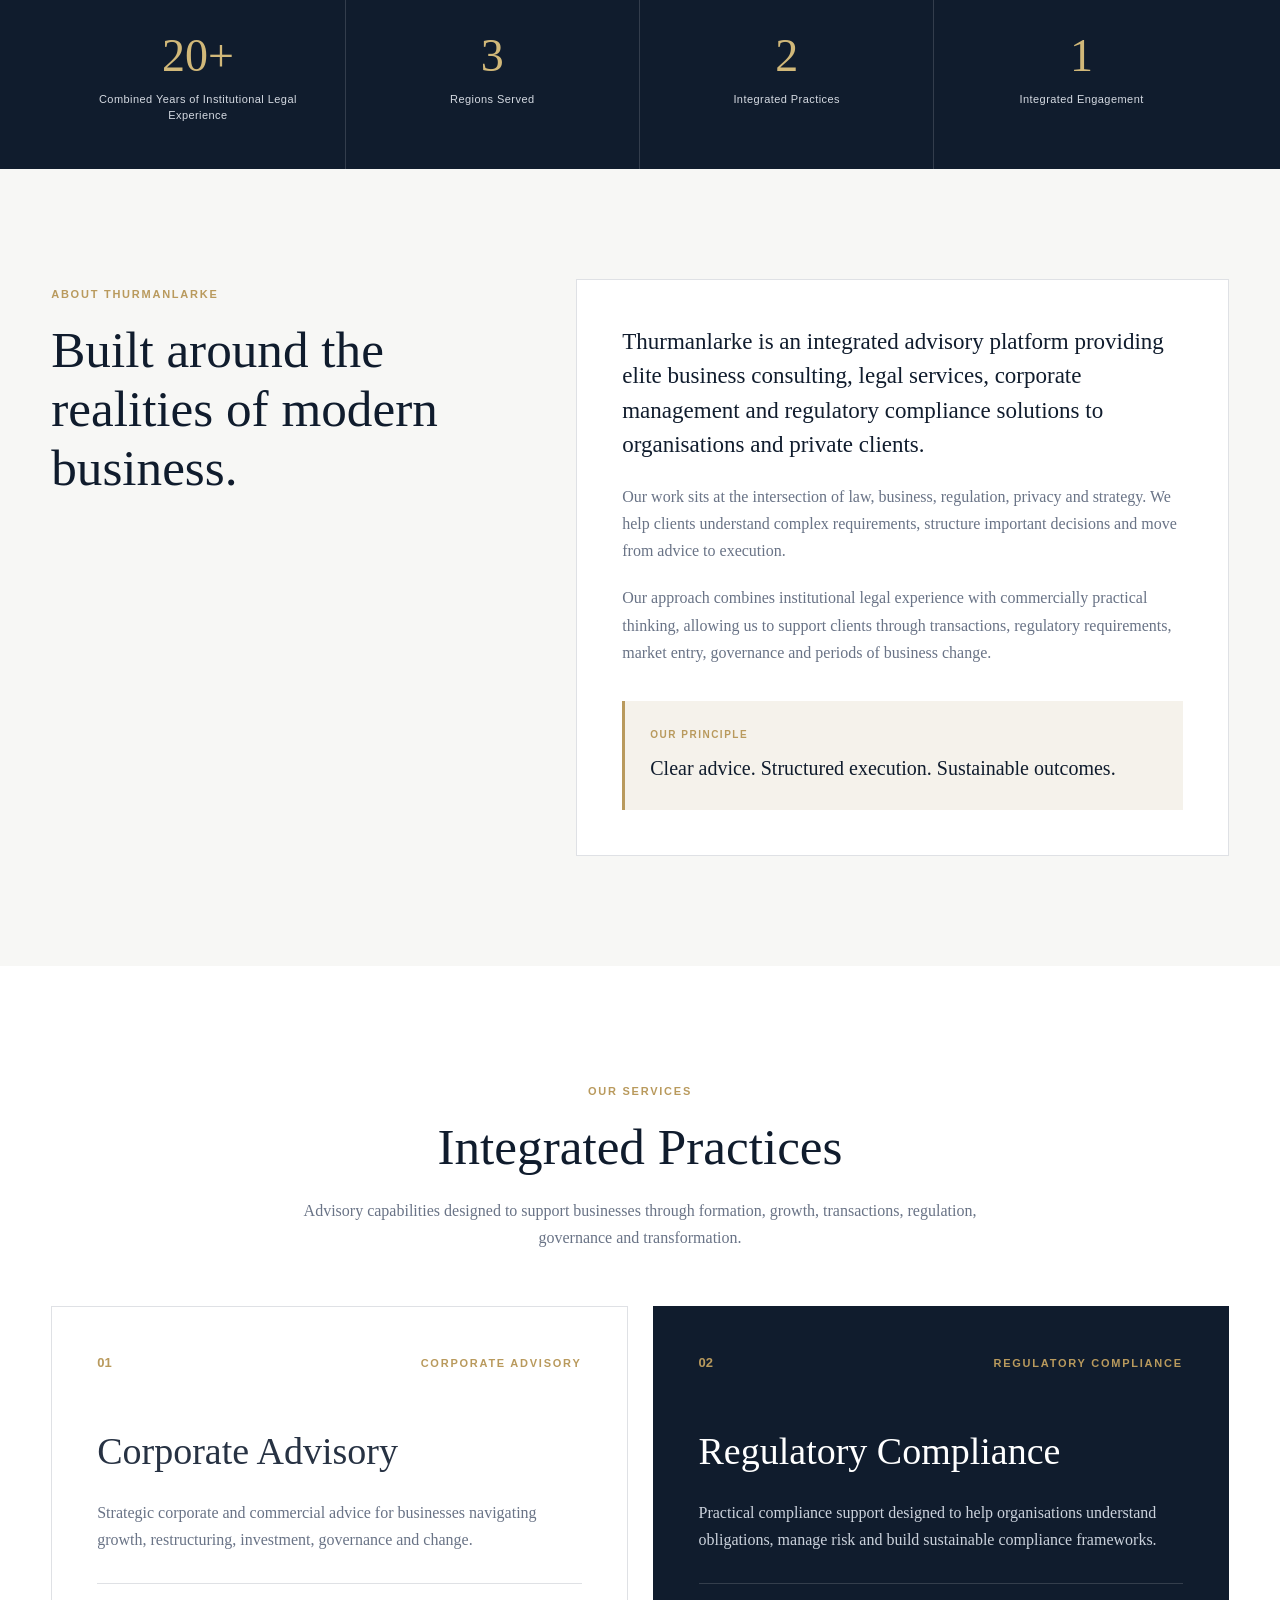
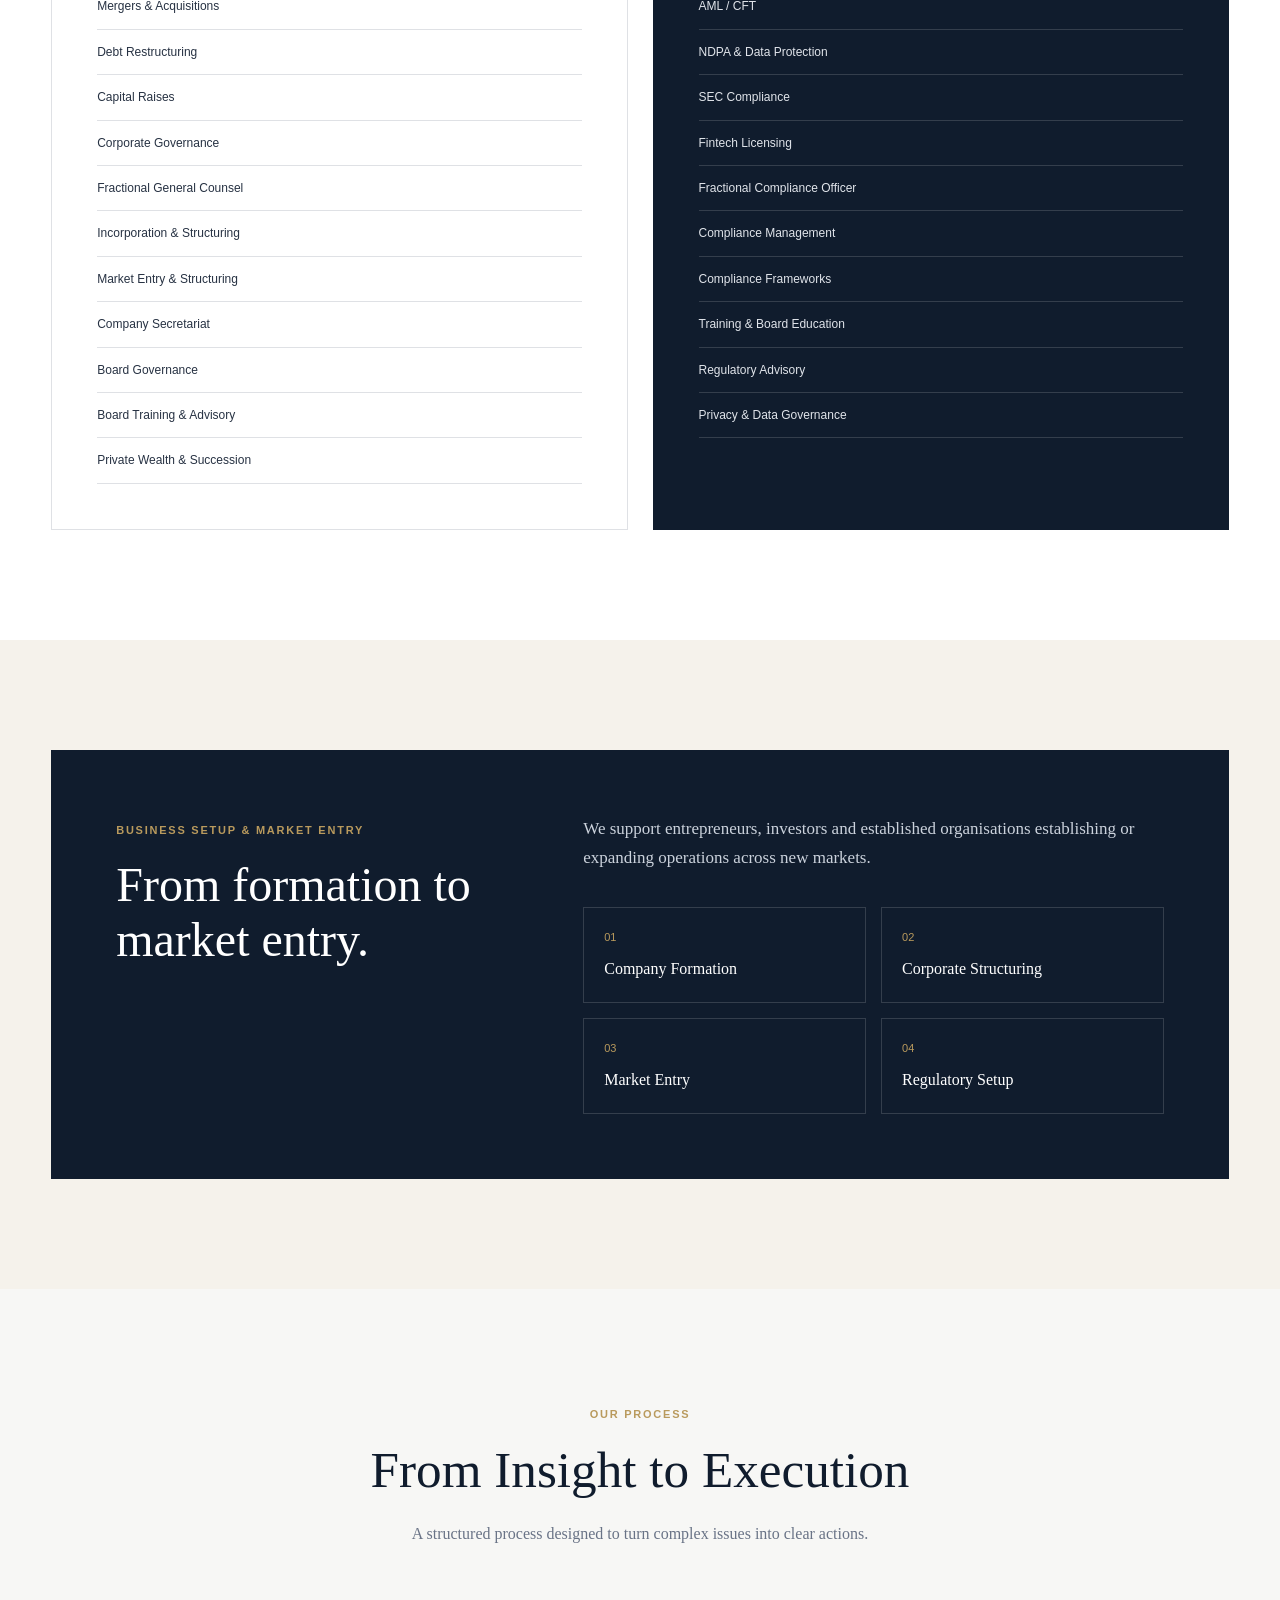
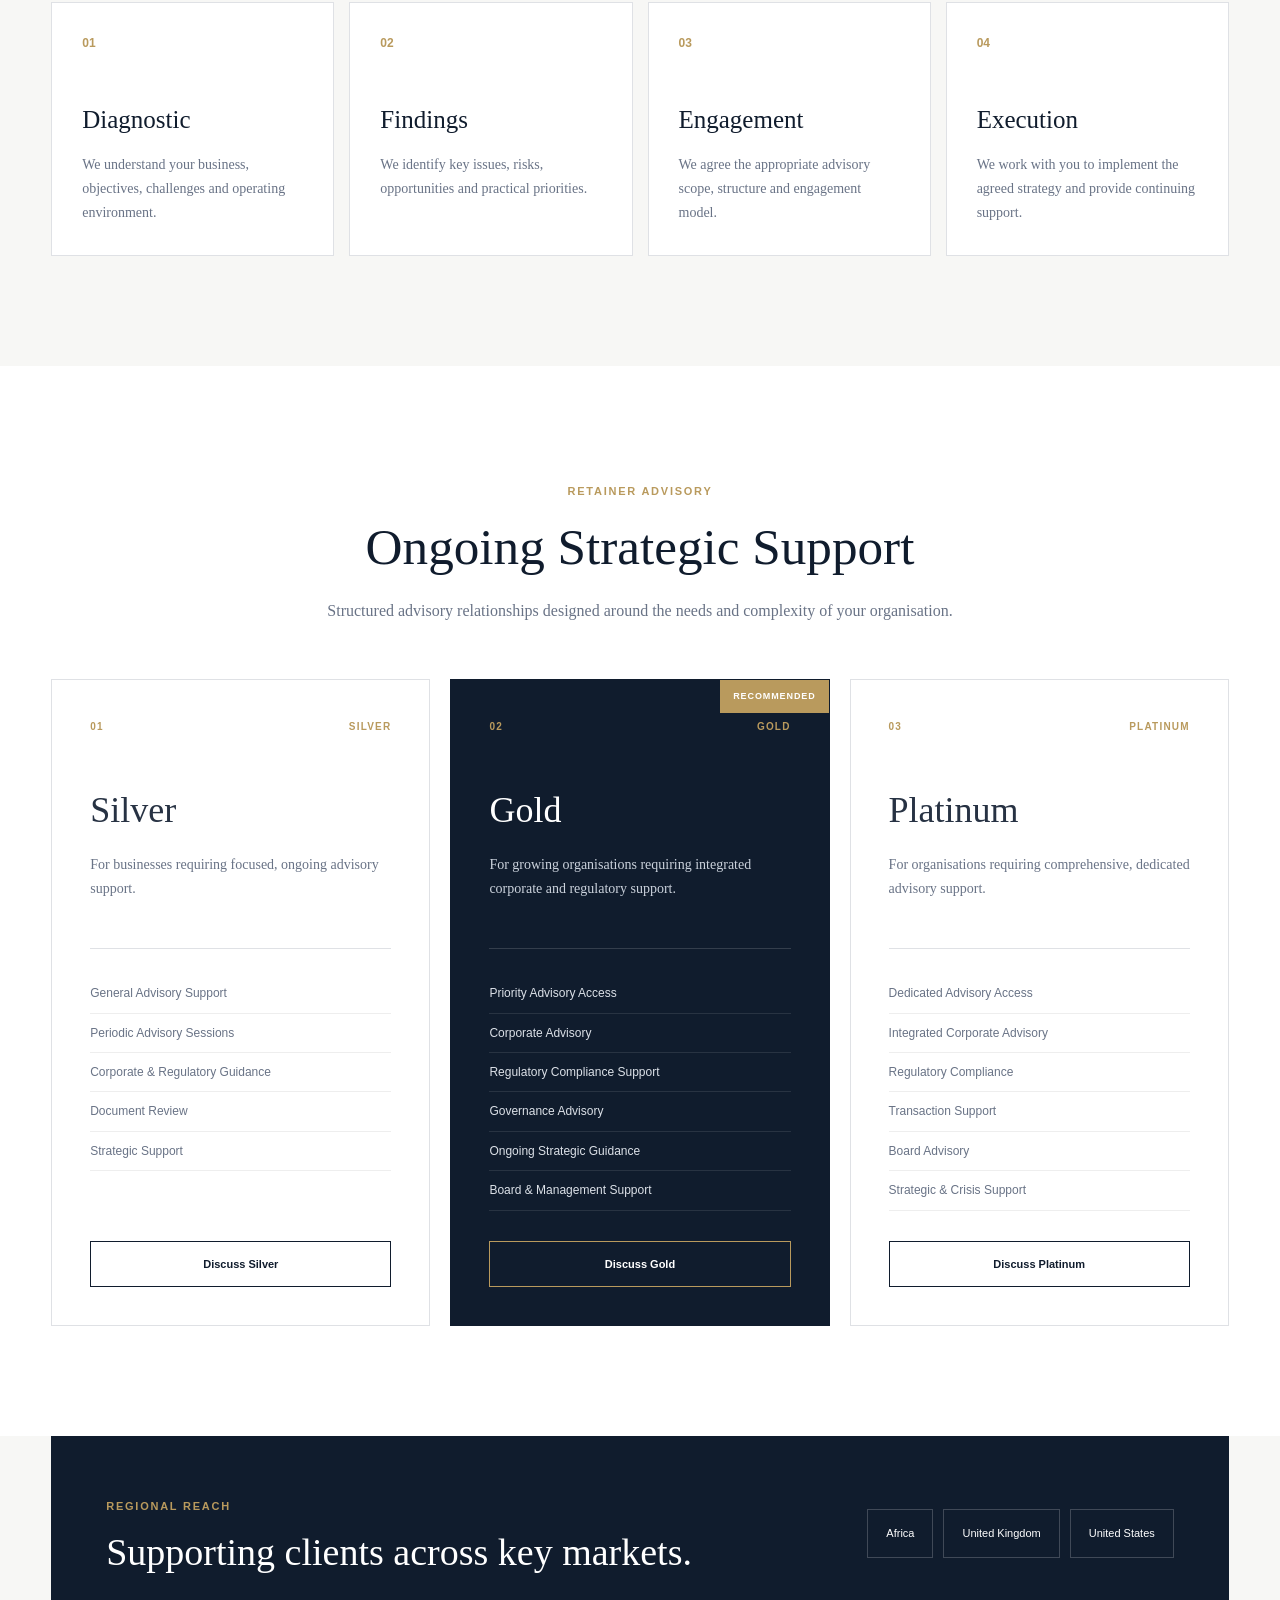
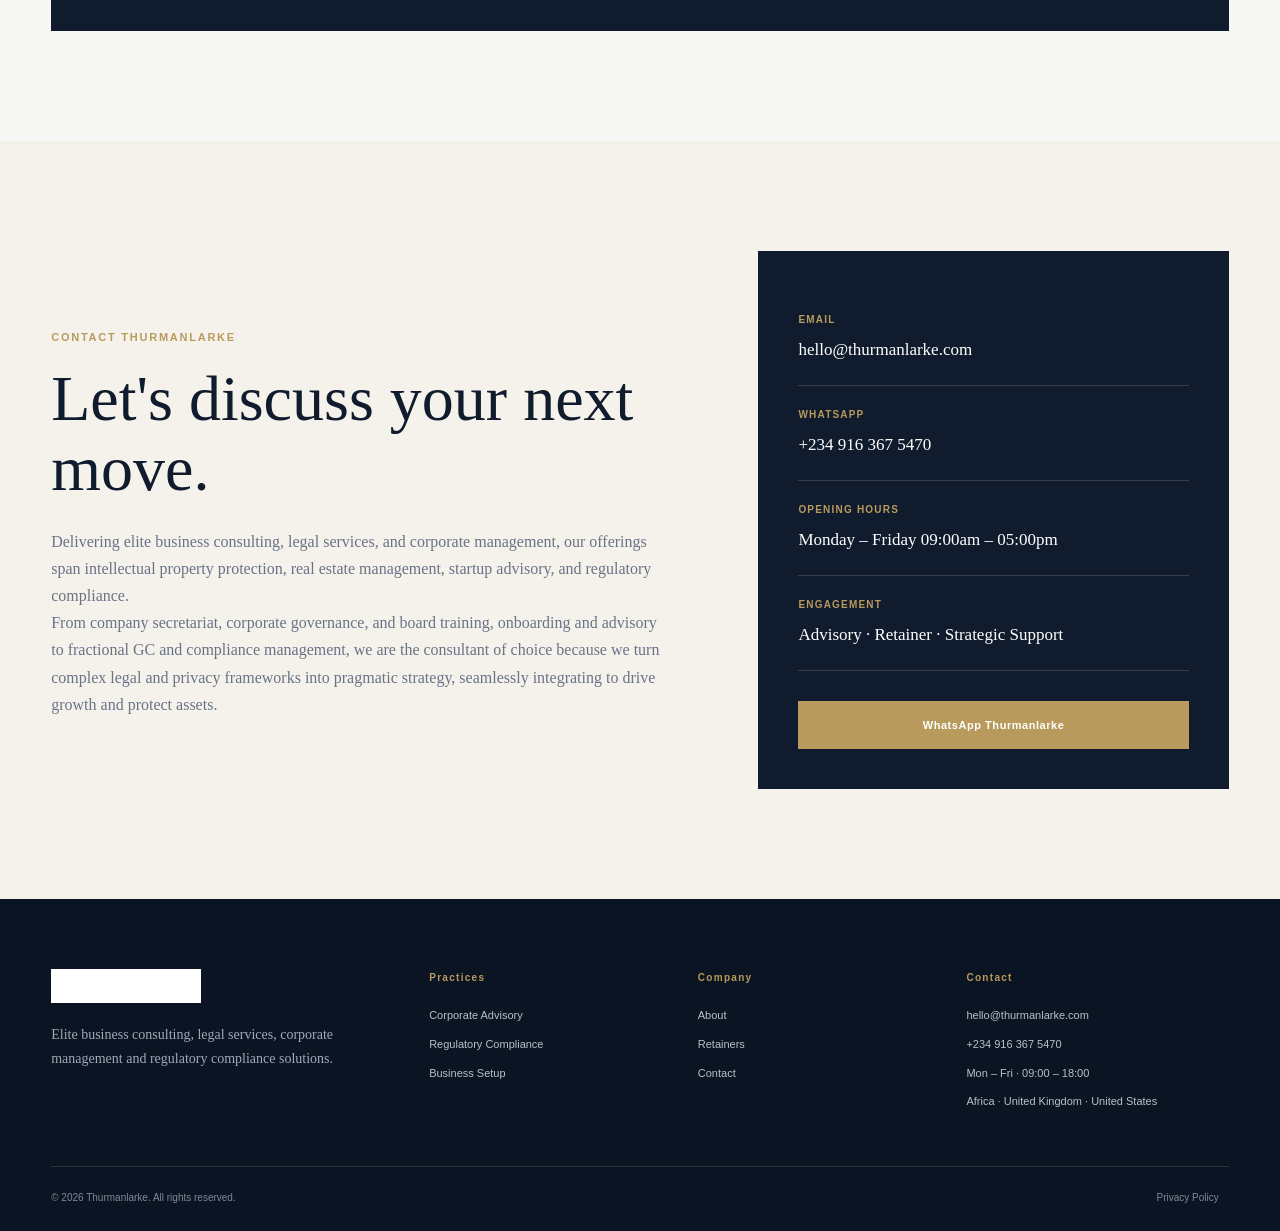
==== commit dc7cdff8: "Update website and privacy policy" ====
--- a/templates/index.html
+++ b/templates/index.html
@@ -1022,7 +1022,7 @@
                     </strong>
 
                     <strong>
-                        09:00 – 18:00
+                        09:00am – 05:00pm
                     </strong>
 
                 </div>
@@ -1174,11 +1174,6 @@
                 </a>
 
                 <span>
-                    ·
-                </span>
-
-                <a href="/terms">
-                    Terms of Use
                 </a>
 
             </div>
